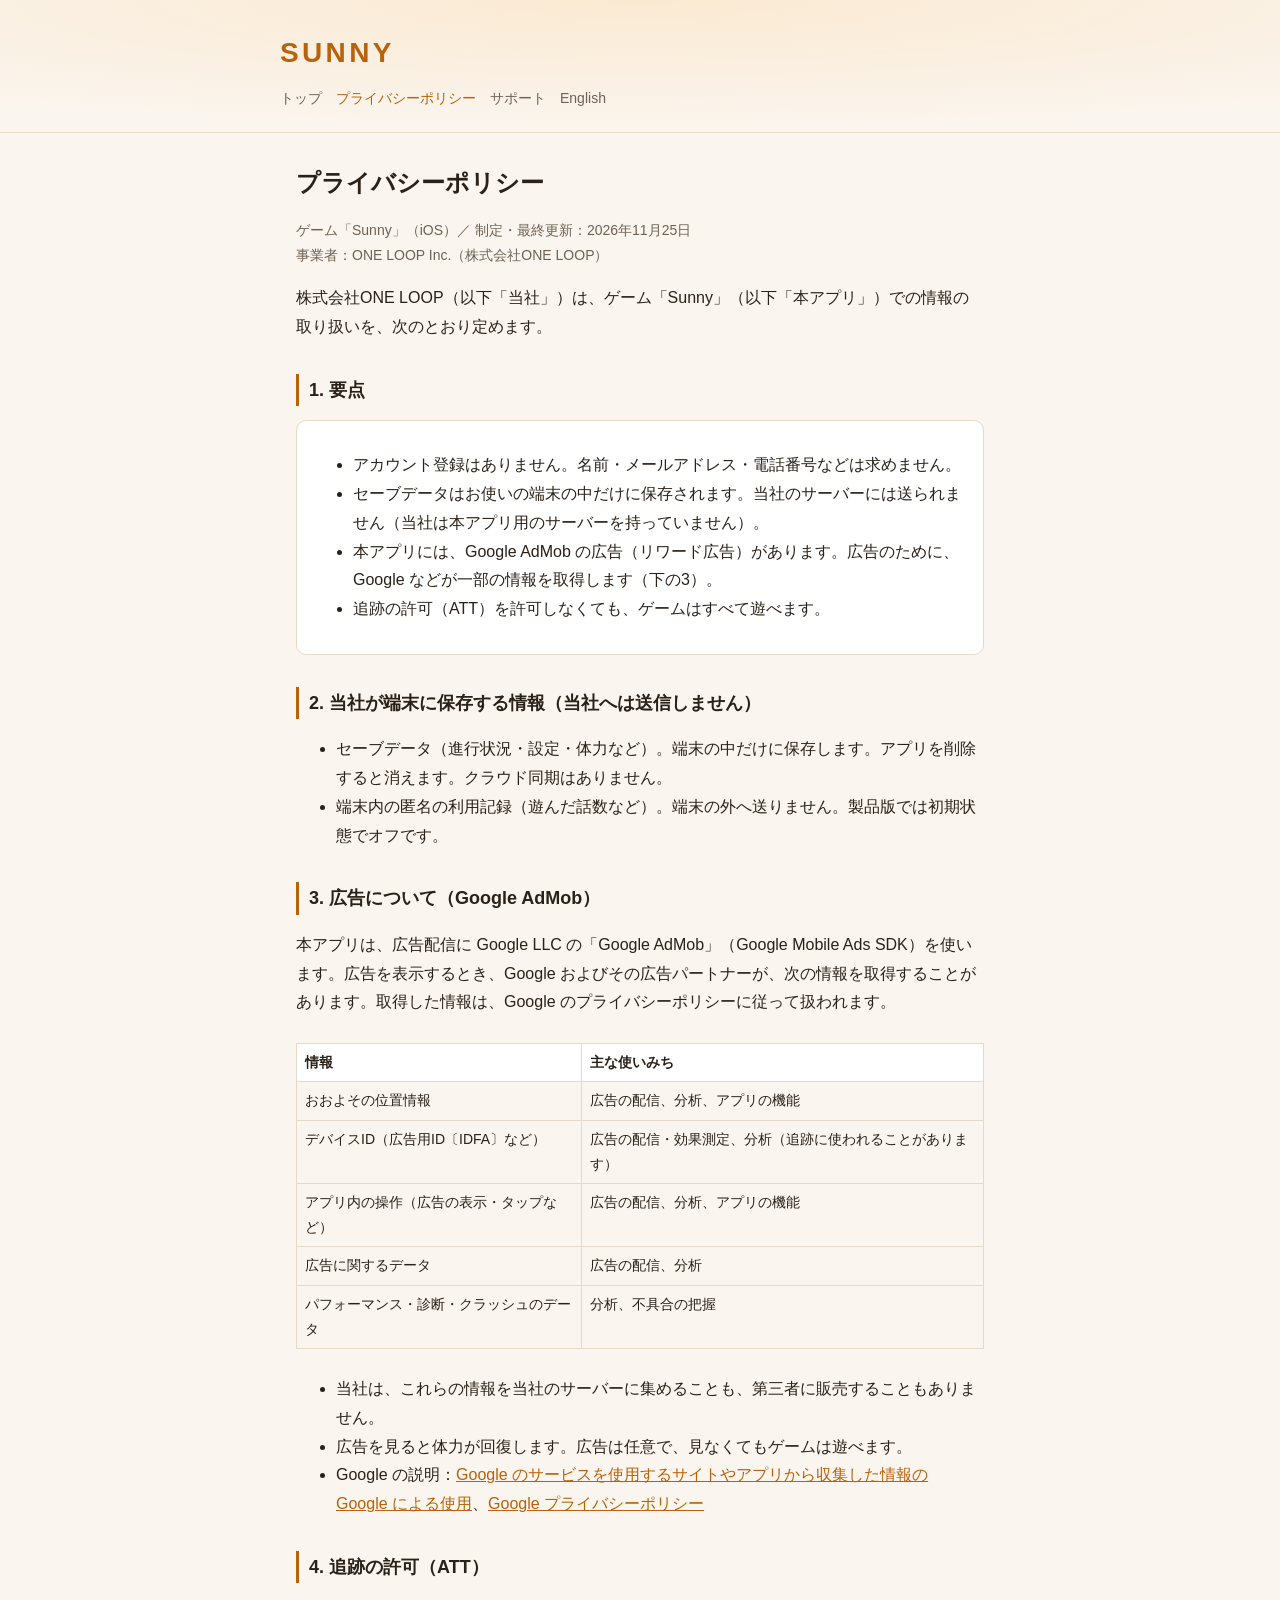
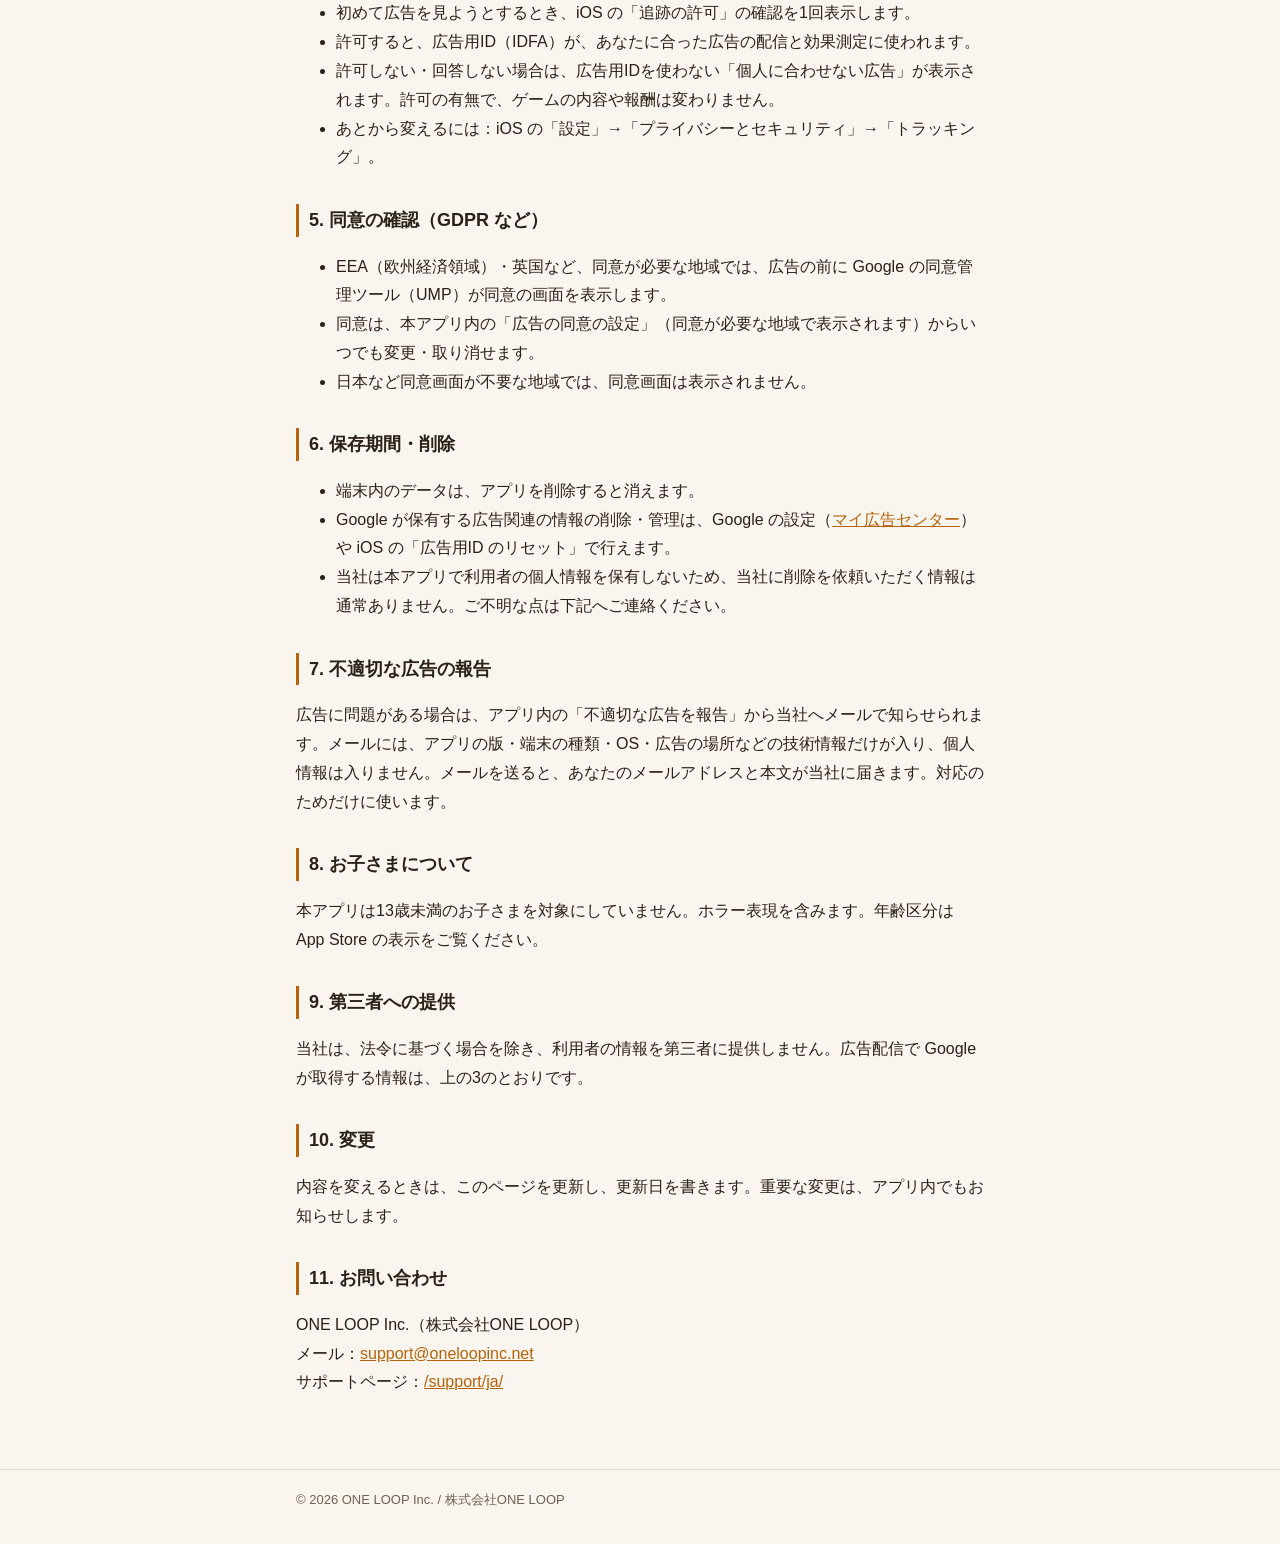
==== privacy/ja/index.html @ 04d49288 "Sunny site: privacy, support, app-ads.txt for GitHub Pages Co-Authored-By: Claude Opus 5.5 <noreply@" ====
<!doctype html>
<html lang="ja">
<head>
<meta charset="utf-8">
<meta name="viewport" content="width=device-width,initial-scale=1">
<title>プライバシーポリシー | Sunny</title>
<meta name="description" content="Sunny のプライバシーポリシー（広告・追跡の許可・同意・データの保存）">
<link rel="stylesheet" href="/assets/style.css">
</head>
<body>
<header><div class="wrap"><a class="brand" href="/">SUNNY</a><nav><a href="/">トップ</a><a href="/privacy/ja/" aria-current="page">プライバシーポリシー</a><a href="/support/ja/">サポート</a><a href="/privacy/en/">English</a></nav></div></header>
<main><div class="wrap">

<h1>プライバシーポリシー</h1>
<p class="meta">ゲーム「Sunny」（iOS）／ 制定・最終更新：2026年11月25日<br>事業者：ONE LOOP Inc.（株式会社ONE LOOP）</p>
<p>株式会社ONE LOOP（以下「当社」）は、ゲーム「Sunny」（以下「本アプリ」）での情報の取り扱いを、次のとおり定めます。</p>

<h2>1. 要点</h2>
<div class="card"><ul>
<li>アカウント登録はありません。名前・メールアドレス・電話番号などは求めません。</li>
<li>セーブデータはお使いの端末の中だけに保存されます。当社のサーバーには送られません（当社は本アプリ用のサーバーを持っていません）。</li>
<li>本アプリには、Google AdMob の広告（リワード広告）があります。広告のために、Google などが一部の情報を取得します（下の3）。</li>
<li>追跡の許可（ATT）を許可しなくても、ゲームはすべて遊べます。</li>
</ul></div>

<h2>2. 当社が端末に保存する情報（当社へは送信しません）</h2>
<ul>
<li>セーブデータ（進行状況・設定・体力など）。端末の中だけに保存します。アプリを削除すると消えます。クラウド同期はありません。</li>
<li>端末内の匿名の利用記録（遊んだ話数など）。端末の外へ送りません。製品版では初期状態でオフです。</li>
</ul>

<h2>3. 広告について（Google AdMob）</h2>
<p>本アプリは、広告配信に Google LLC の「Google AdMob」（Google Mobile Ads SDK）を使います。広告を表示するとき、Google およびその広告パートナーが、次の情報を取得することがあります。取得した情報は、Google のプライバシーポリシーに従って扱われます。</p>
<div class="tablewrap"><table>
<tr><th>情報</th><th>主な使いみち</th></tr>
<tr><td>おおよその位置情報</td><td>広告の配信、分析、アプリの機能</td></tr>
<tr><td>デバイスID（広告用ID〔IDFA〕など）</td><td>広告の配信・効果測定、分析（追跡に使われることがあります）</td></tr>
<tr><td>アプリ内の操作（広告の表示・タップなど）</td><td>広告の配信、分析、アプリの機能</td></tr>
<tr><td>広告に関するデータ</td><td>広告の配信、分析</td></tr>
<tr><td>パフォーマンス・診断・クラッシュのデータ</td><td>分析、不具合の把握</td></tr>
</table></div>
<ul>
<li>当社は、これらの情報を当社のサーバーに集めることも、第三者に販売することもありません。</li>
<li>広告を見ると体力が回復します。広告は任意で、見なくてもゲームは遊べます。</li>
<li>Google の説明：<a href="https://policies.google.com/technologies/partner-sites">Google のサービスを使用するサイトやアプリから収集した情報の Google による使用</a>、<a href="https://policies.google.com/privacy">Google プライバシーポリシー</a></li>
</ul>

<h2>4. 追跡の許可（ATT）</h2>
<ul>
<li>初めて広告を見ようとするとき、iOS の「追跡の許可」の確認を1回表示します。</li>
<li>許可すると、広告用ID（IDFA）が、あなたに合った広告の配信と効果測定に使われます。</li>
<li>許可しない・回答しない場合は、広告用IDを使わない「個人に合わせない広告」が表示されます。許可の有無で、ゲームの内容や報酬は変わりません。</li>
<li>あとから変えるには：iOS の「設定」→「プライバシーとセキュリティ」→「トラッキング」。</li>
</ul>

<h2>5. 同意の確認（GDPR など）</h2>
<ul>
<li>EEA（欧州経済領域）・英国など、同意が必要な地域では、広告の前に Google の同意管理ツール（UMP）が同意の画面を表示します。</li>
<li>同意は、本アプリ内の「広告の同意の設定」（同意が必要な地域で表示されます）からいつでも変更・取り消せます。</li>
<li>日本など同意画面が不要な地域では、同意画面は表示されません。</li>
</ul>

<h2>6. 保存期間・削除</h2>
<ul>
<li>端末内のデータは、アプリを削除すると消えます。</li>
<li>Google が保有する広告関連の情報の削除・管理は、Google の設定（<a href="https://myadcenter.google.com/">マイ広告センター</a>）や iOS の「広告用ID のリセット」で行えます。</li>
<li>当社は本アプリで利用者の個人情報を保有しないため、当社に削除を依頼いただく情報は通常ありません。ご不明な点は下記へご連絡ください。</li>
</ul>

<h2>7. 不適切な広告の報告</h2>
<p>広告に問題がある場合は、アプリ内の「不適切な広告を報告」から当社へメールで知らせられます。メールには、アプリの版・端末の種類・OS・広告の場所などの技術情報だけが入り、個人情報は入りません。メールを送ると、あなたのメールアドレスと本文が当社に届きます。対応のためだけに使います。</p>

<h2>8. お子さまについて</h2>
<p>本アプリは13歳未満のお子さまを対象にしていません。ホラー表現を含みます。年齢区分は App Store の表示をご覧ください。</p>

<h2>9. 第三者への提供</h2>
<p>当社は、法令に基づく場合を除き、利用者の情報を第三者に提供しません。広告配信で Google が取得する情報は、上の3のとおりです。</p>

<h2>10. 変更</h2>
<p>内容を変えるときは、このページを更新し、更新日を書きます。重要な変更は、アプリ内でもお知らせします。</p>

<h2>11. お問い合わせ</h2>
<p>ONE LOOP Inc.（株式会社ONE LOOP）<br>メール：<a href="mailto:support@oneloopinc.net">support@oneloopinc.net</a><br>サポートページ：<a href="/support/ja/">/support/ja/</a></p>

</div></main>
<footer><div class="wrap">&copy; 2026 ONE LOOP Inc. / 株式会社ONE LOOP</div></footer>
</body>
</html>
---- assets/style.css ----
:root{--bg:#14101a;--card:#1e1826;--text:#f1e9e0;--muted:#b3a79d;--accent:#ffb454;--line:#3a2f45}
@media (prefers-color-scheme:light){:root{--bg:#faf5ee;--card:#fff;--text:#2a2118;--muted:#6f6254;--accent:#b8620a;--line:#e5d9c9}}
*{box-sizing:border-box}
html{-webkit-text-size-adjust:100%}
body{margin:0;background:var(--bg);color:var(--text);font:16px/1.8 -apple-system,BlinkMacSystemFont,"Hiragino Sans","Noto Sans JP","Segoe UI",sans-serif}
header{padding:28px 16px 20px;border-bottom:1px solid var(--line);background:radial-gradient(120% 140% at 50% 0,rgba(255,180,84,.18),transparent 70%)}
.wrap{max-width:720px;margin:0 auto;padding:0 16px}
header .wrap{padding:0}
.brand{font-size:28px;font-weight:700;letter-spacing:.12em;color:var(--accent);text-decoration:none}
nav{margin-top:8px;font-size:14px}
nav a{color:var(--muted);margin-right:14px;text-decoration:none}
nav a:hover,nav a[aria-current]{color:var(--accent)}
main{padding:28px 0 56px}
h1{font-size:24px;margin:0 0 6px}
h2{font-size:18px;margin:32px 0 8px;padding-left:10px;border-left:3px solid var(--accent)}
p,li{overflow-wrap:anywhere}
a{color:var(--accent)}
.meta{color:var(--muted);font-size:14px}
.card{background:var(--card);border:1px solid var(--line);border-radius:10px;padding:14px 16px;margin:14px 0}
table{width:100%;border-collapse:collapse;font-size:14px;margin:10px 0}
th,td{border:1px solid var(--line);padding:6px 8px;text-align:left;vertical-align:top}
th{background:var(--card)}
.tablewrap{overflow-x:auto}
.btns a{display:inline-block;margin:6px 8px 6px 0;padding:10px 18px;border:1px solid var(--accent);border-radius:999px;text-decoration:none}
footer{border-top:1px solid var(--line);padding:18px 0 32px;color:var(--muted);font-size:13px}
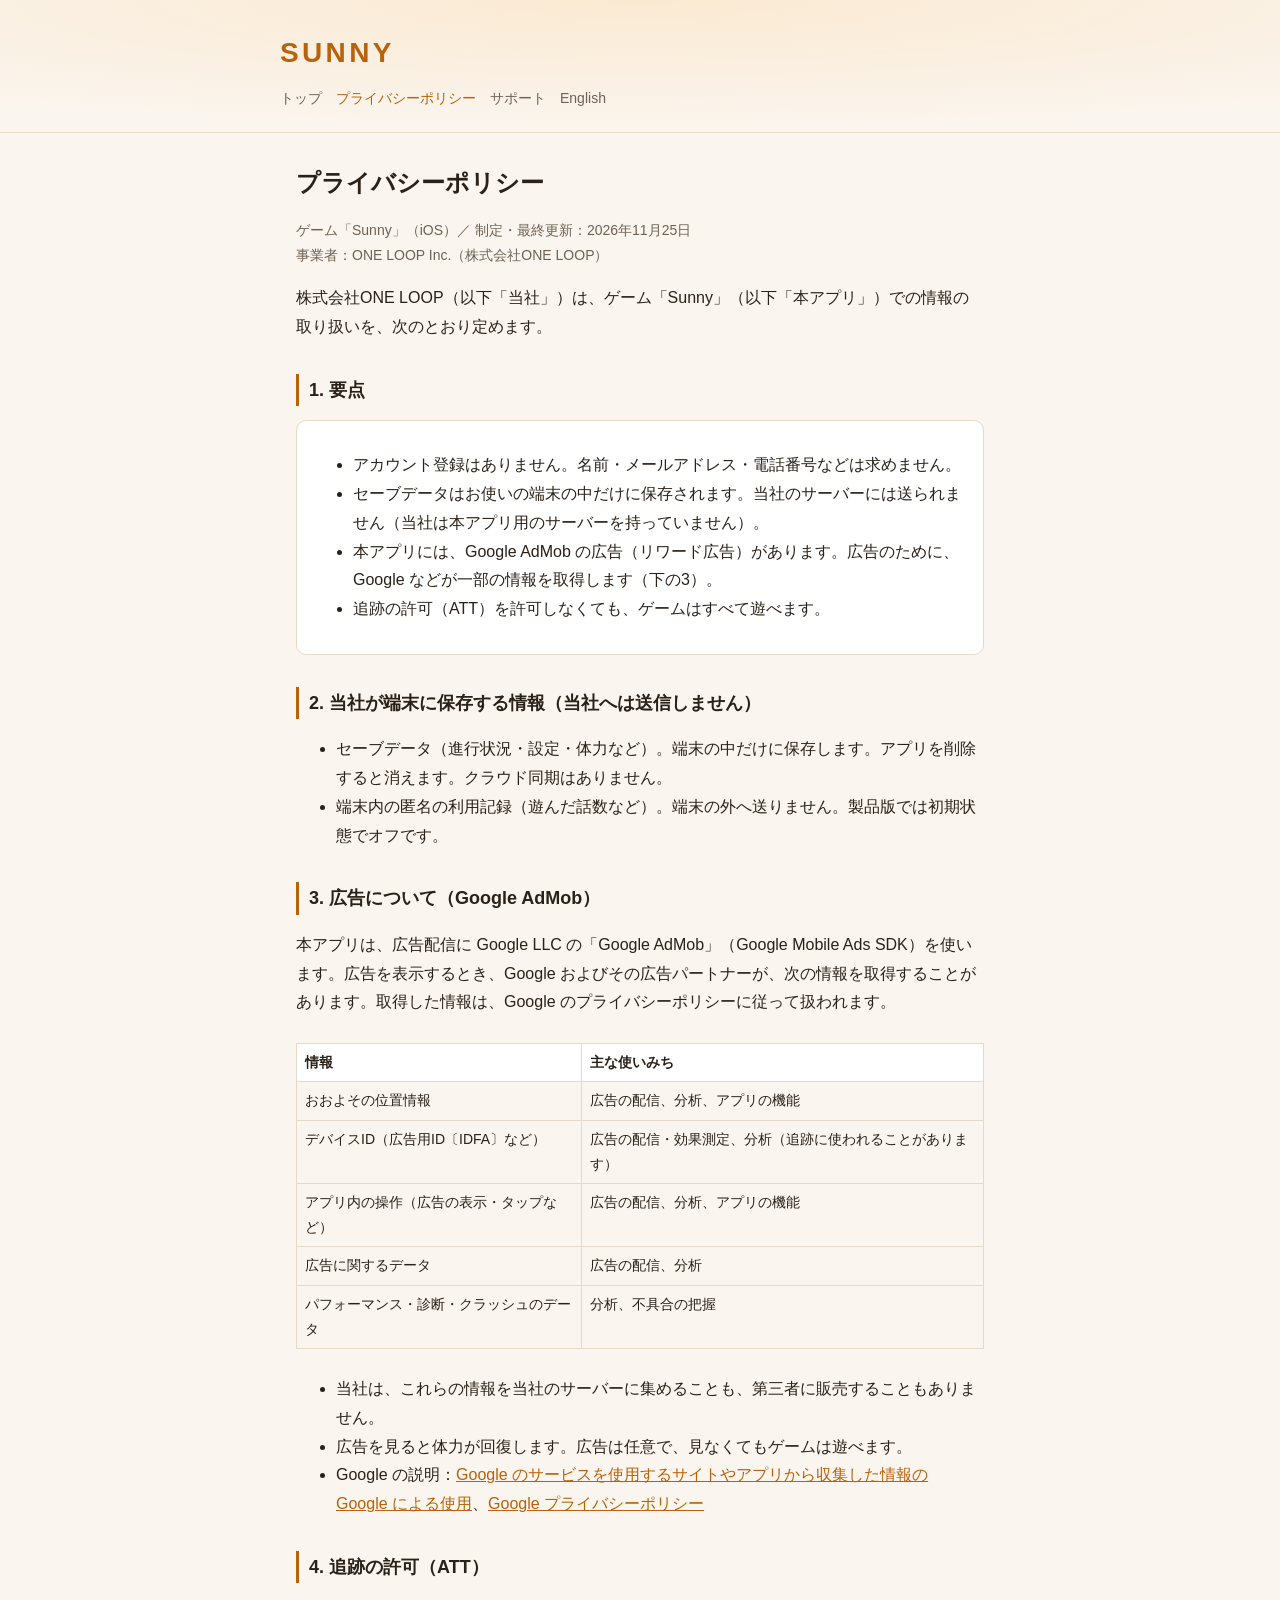
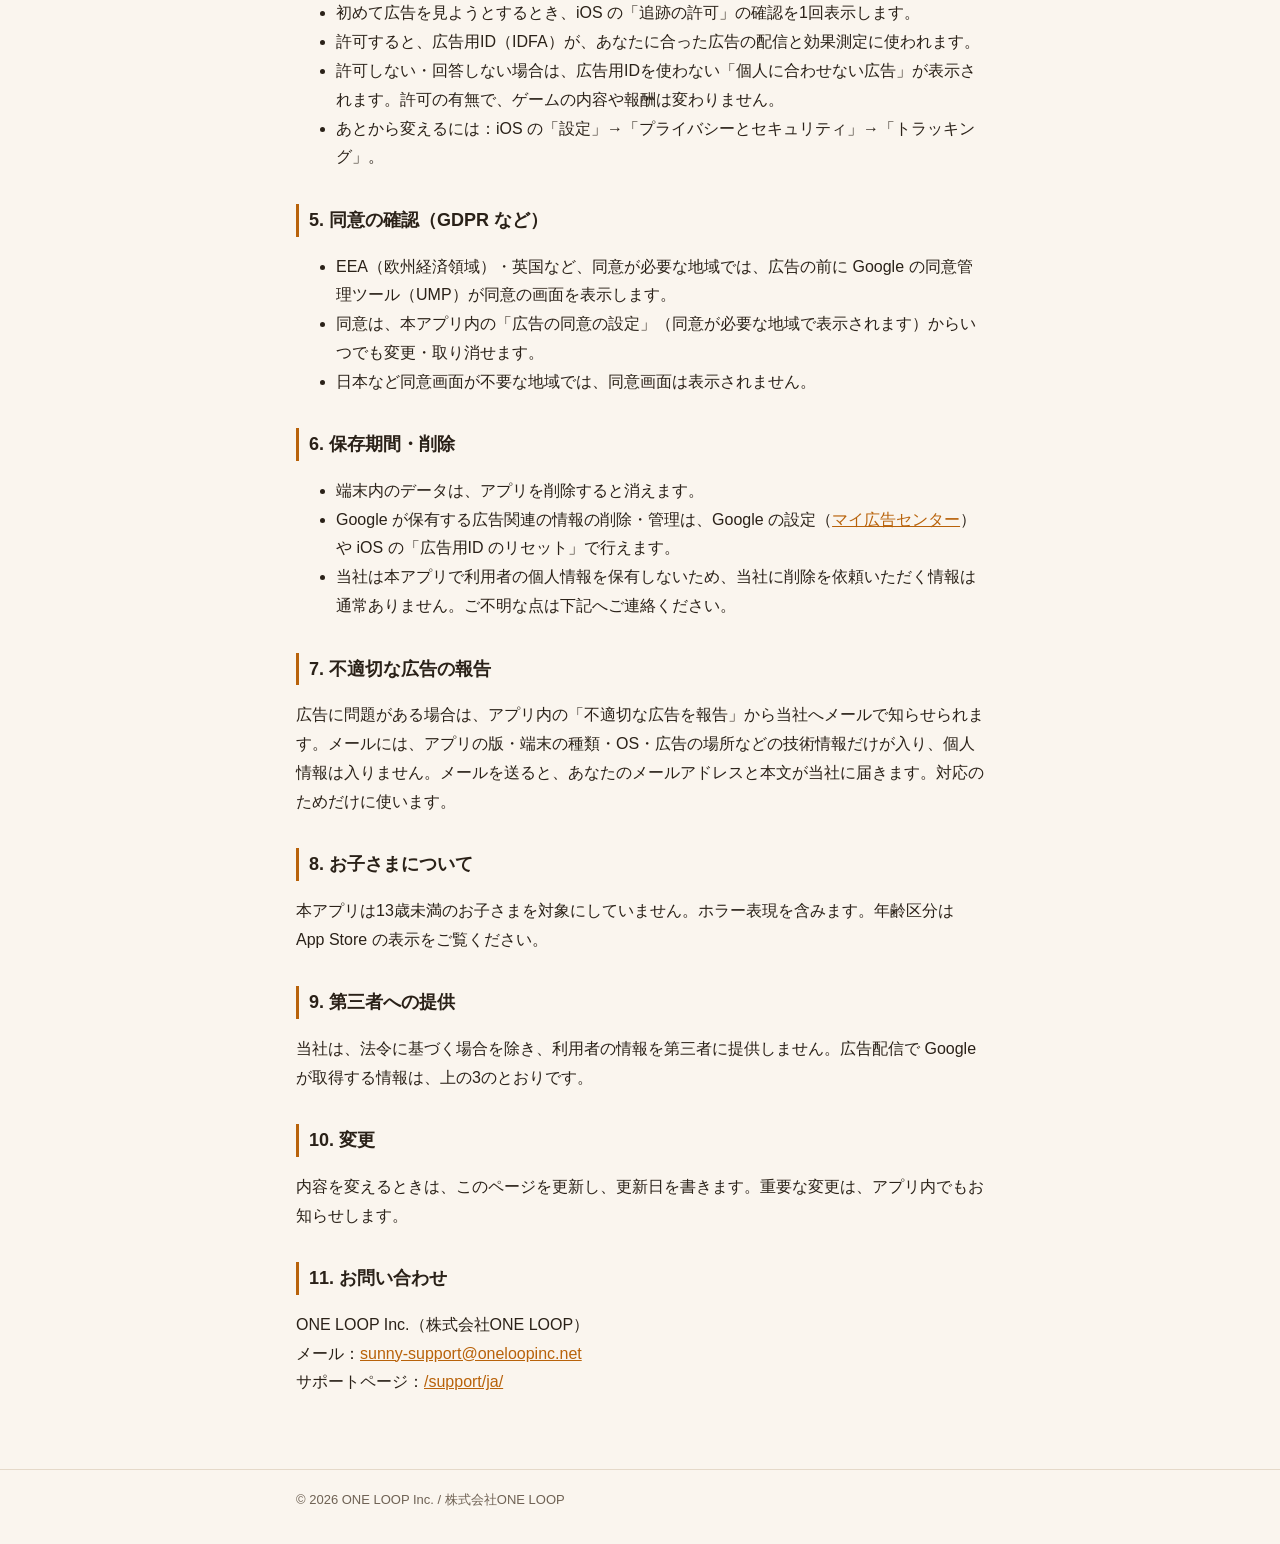
==== commit 0837bd65: "Contact address: support@ -> sunny-support@oneloopinc.net Co-Authored-By: Claude Opus 5.5 <noreply@a" ====
--- a/privacy/ja/index.html
+++ b/privacy/ja/index.html
@@ -80,7 +80,7 @@
 <p>内容を変えるときは、このページを更新し、更新日を書きます。重要な変更は、アプリ内でもお知らせします。</p>
 
 <h2>11. お問い合わせ</h2>
-<p>ONE LOOP Inc.（株式会社ONE LOOP）<br>メール：<a href="mailto:support@oneloopinc.net">support@oneloopinc.net</a><br>サポートページ：<a href="/support/ja/">/support/ja/</a></p>
+<p>ONE LOOP Inc.（株式会社ONE LOOP）<br>メール：<a href="mailto:sunny-support@oneloopinc.net">sunny-support@oneloopinc.net</a><br>サポートページ：<a href="/support/ja/">/support/ja/</a></p>
 
 </div></main>
 <footer><div class="wrap">&copy; 2026 ONE LOOP Inc. / 株式会社ONE LOOP</div></footer>
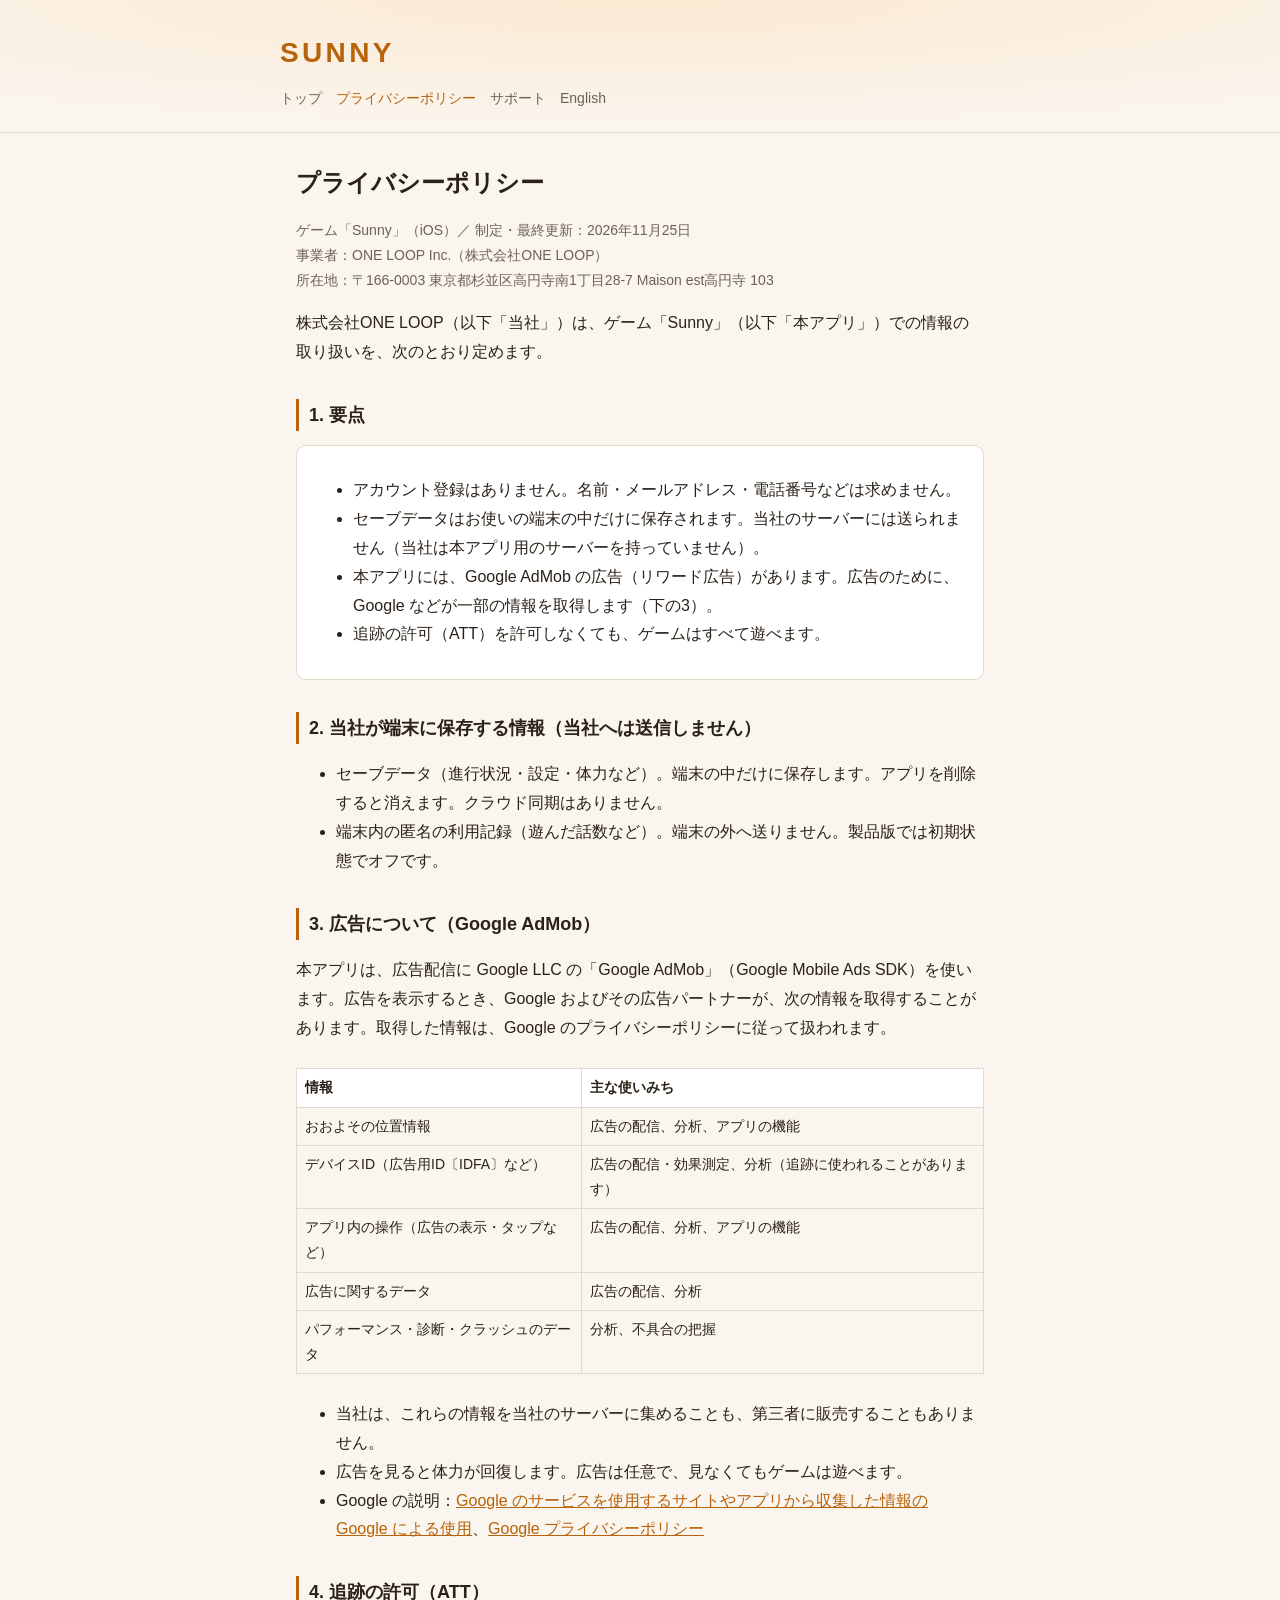
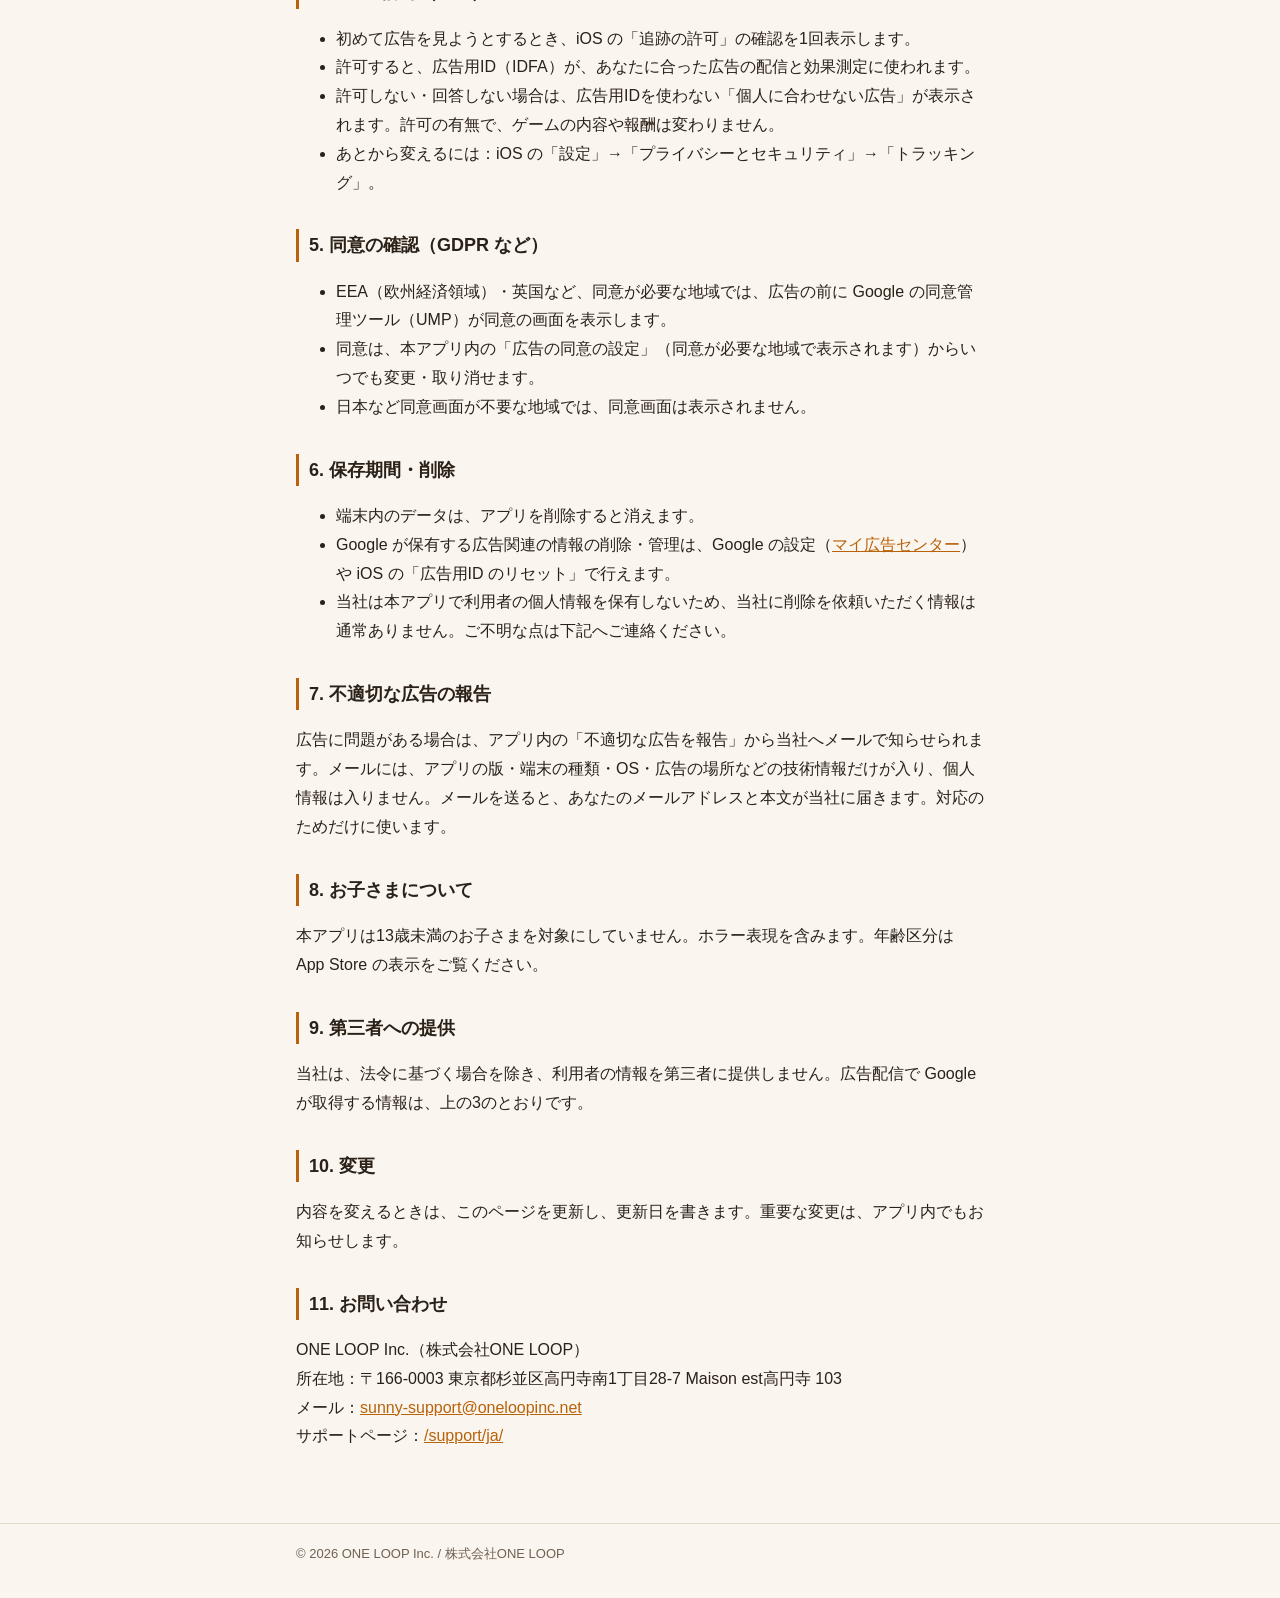
==== commit d642c83d: "Add operator address to privacy policy and support pages (ja/en) Co-Authored-By: Claude Opus 5.5 <no" ====
--- a/privacy/ja/index.html
+++ b/privacy/ja/index.html
@@ -12,7 +12,7 @@
 <main><div class="wrap">
 
 <h1>プライバシーポリシー</h1>
-<p class="meta">ゲーム「Sunny」（iOS）／ 制定・最終更新：2026年11月25日<br>事業者：ONE LOOP Inc.（株式会社ONE LOOP）</p>
+<p class="meta">ゲーム「Sunny」（iOS）／ 制定・最終更新：2026年11月25日<br>事業者：ONE LOOP Inc.（株式会社ONE LOOP）<br>所在地：〒166-0003 東京都杉並区高円寺南1丁目28-7 Maison est高円寺 103</p>
 <p>株式会社ONE LOOP（以下「当社」）は、ゲーム「Sunny」（以下「本アプリ」）での情報の取り扱いを、次のとおり定めます。</p>
 
 <h2>1. 要点</h2>
@@ -80,7 +80,7 @@
 <p>内容を変えるときは、このページを更新し、更新日を書きます。重要な変更は、アプリ内でもお知らせします。</p>
 
 <h2>11. お問い合わせ</h2>
-<p>ONE LOOP Inc.（株式会社ONE LOOP）<br>メール：<a href="mailto:sunny-support@oneloopinc.net">sunny-support@oneloopinc.net</a><br>サポートページ：<a href="/support/ja/">/support/ja/</a></p>
+<p>ONE LOOP Inc.（株式会社ONE LOOP）<br>所在地：〒166-0003 東京都杉並区高円寺南1丁目28-7 Maison est高円寺 103<br>メール：<a href="mailto:sunny-support@oneloopinc.net">sunny-support@oneloopinc.net</a><br>サポートページ：<a href="/support/ja/">/support/ja/</a></p>
 
 </div></main>
 <footer><div class="wrap">&copy; 2026 ONE LOOP Inc. / 株式会社ONE LOOP</div></footer>
